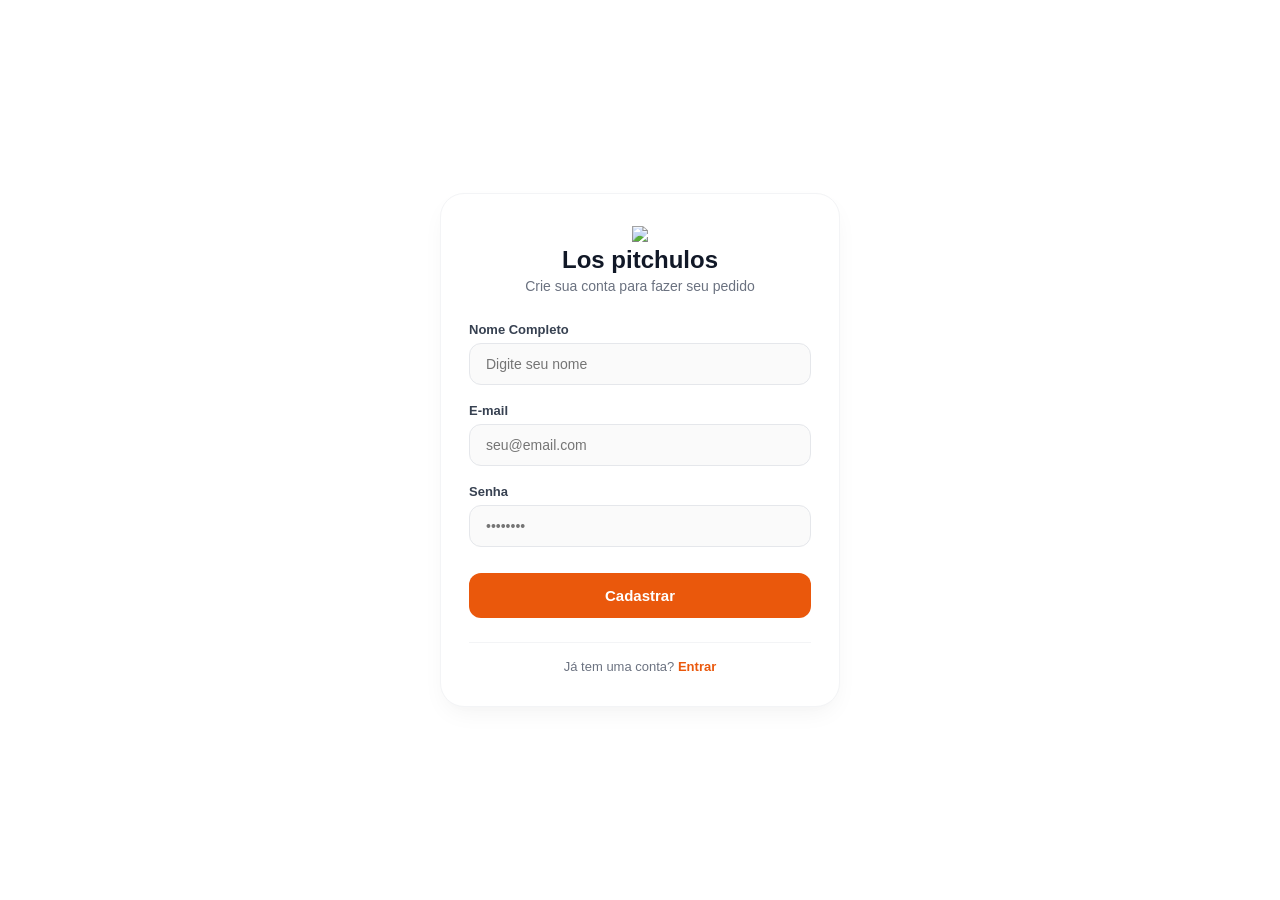
==== projeto integrador/site/cadastro/index.html @ 6a47cb95 "Add files via upload" ====
<!DOCTYPE html>
<html lang="pt-BR">
<head>
  <meta charset="UTF-8">
  <meta name="viewport" content="width=device-width, initial-scale=1.0">
  <title>Los pitchulos - Cadastro</title>
  <link rel="stylesheet" href="style.css">
</head>
<body>

  <main class="container">
    
    <div class="card" id="card-cadastro">
      <div class="header">
        <img src="img/logo.png">
       
        <h1>Los pitchulos</h1>
        <p>Crie sua conta para fazer seu pedido</p>
      </div>

      
      <form id="form-cadastro">
        <div class="input-group">
          <label for="nome">Nome Completo</label>
          <input type="text" id="nome" placeholder="Digite seu nome" required>
        </div>

        <div class="input-group">
          <label for="email">E-mail</label>
          <input type="email" id="email" placeholder="seu@email.com" required>
        </div>

        <div class="input-group">
          <label for="senha">Senha</label>
          <input type="password" id="senha" placeholder="••••••••" required minlength="6">
        </div>

        <button type="submit" class="btn-submit">Cadastrar</button>
      </form>

     
      <div id="mensagem-sucesso" class="sucesso hidden">
        <span class="sucesso-icon">🎉</span>
        <h2>Bem-vindo(a), <span id="nome-usuario"></span>!</h2>
        <p>Sua conta foi criada com sucesso.</p>
      </div>

      <div class="footer">
        <p>Já tem uma conta? <a href="../login/index.html">Entrar</a></p>
      </div>
    </div>
  </main>

  <script src="scripit.js"></script>
</body>
</html>
---- projeto integrador/site/cadastro/style.css ----
* {
  margin: 0;
  padding: 0;
  box-sizing: border-box;
  font-family: -apple-system, BlinkMacSystemFont, "Segoe UI", Roboto, Helvetica, Arial, sans-serif;
}


body {
  background-color: #ffffff;
  color: #1f2937;
  min-height: 100vh;
  display: flex;
  align-items: center;
  justify-content: center;
  padding: 20px;
}

.container {
  width: 100%;
  max-width: 400px;
}


.card {
  background-color: #ffffff;
  border: 1px solid #f3f4f6;
  box-shadow: 0 10px 25px -5px rgba(0, 0, 0, 0.05), 0 8px 10px -6px rgba(0, 0, 0, 0.01);
  border-radius: 24px;
  padding: 32px 28px;
}


.header {
  text-align: center;
  margin-bottom: 28px;
}

img {
  width: 70px;
  height: auto;
  text-align: center;
}

.header h1 {
  font-size: 24px;
  font-weight: 700;
  color: #111827;
  margin-bottom: 4px;
}

.header p {
  font-size: 14px;
  color: #6b7280;
}


.input-group {
  margin-bottom: 18px;
}

.input-group label {
  display: block;
  font-size: 13px;
  font-weight: 600;
  color: #374151;
  margin-bottom: 6px;
}

.input-group input {
  width: 100%;
  padding: 12px 16px;
  border: 1px solid #e5e7eb;
  border-radius: 12px;
  font-size: 14px;
  outline: none;
  transition: all 0.2s ease;
  background-color: #fafafa;
}

.input-group input:focus {
  border-color: #ea580c;
  background-color: #ffffff;
  box-shadow: 0 0 0 3px rgba(234, 88, 12, 0.1);
}


.btn-submit {
  width: 100%;
  padding: 14px;
  background-color: #ea580c;
  color: #ffffff;
  border: none;
  border-radius: 12px;
  font-size: 15px;
  font-weight: 600;
  cursor: pointer;
  transition: background-color 0.2s ease, transform 0.1s ease;
  margin-top: 8px;
}

.btn-submit:hover {
  background-color: #c2410c;
}

.btn-submit:active {
  transform: scale(0.98);
}

.footer {
  text-align: center;
  margin-top: 24px;
  padding-top: 16px;
  border-top: 1px solid #f3f4f6;
}

.footer p {
  font-size: 13px;
  color: #6b7280;
}

.footer a {
  color: #ea580c;
  text-decoration: none;
  font-weight: 600;
}

.footer a:hover {
  text-decoration: underline;
}


.sucesso {
  text-align: center;
  padding: 20px 0;
}

.sucesso-icon {
  font-size: 48px;
  display: block;
  margin-bottom: 12px;
}

.sucesso h2 {
  font-size: 20px;
  color: #111827;
  margin-bottom: 6px;
}

.sucesso p {
  font-size: 14px;
  color: #6b7280;
}

.hidden {
  display: none;
}
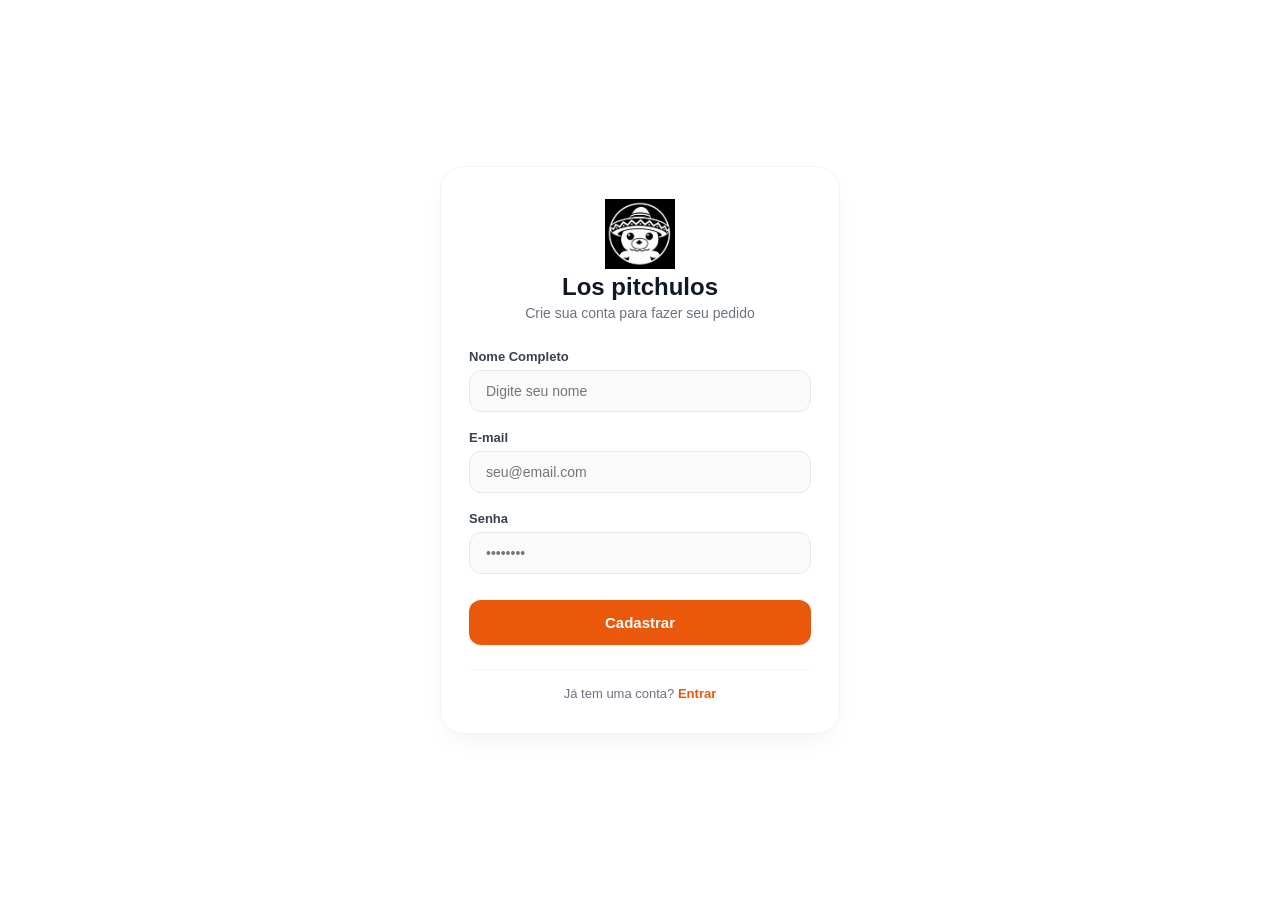
==== commit 875ed21a: "Adicionado Banco de Dados em JSON" ====
--- a/projeto integrador/site/cadastro/index.html
+++ b/projeto integrador/site/cadastro/index.html
@@ -12,7 +12,7 @@
     
     <div class="card" id="card-cadastro">
       <div class="header">
-        <img src="img/logo.png">
+        <img src="../../imgs/login/icon.png">
        
         <h1>Los pitchulos</h1>
         <p>Crie sua conta para fazer seu pedido</p>
@@ -35,6 +35,8 @@
           <input type="password" id="senha" placeholder="••••••••" required minlength="6">
         </div>
 
+        <p id="erro-cadastro" role="alert" style="color:#b3261e; margin:0 0 12px;"></p>
+
         <button type="submit" class="btn-submit">Cadastrar</button>
       </form>
 
@@ -51,6 +53,7 @@
     </div>
   </main>
 
+  <script src="../banco/banco.js"></script>
   <script src="scripit.js"></script>
 </body>
 </html>
